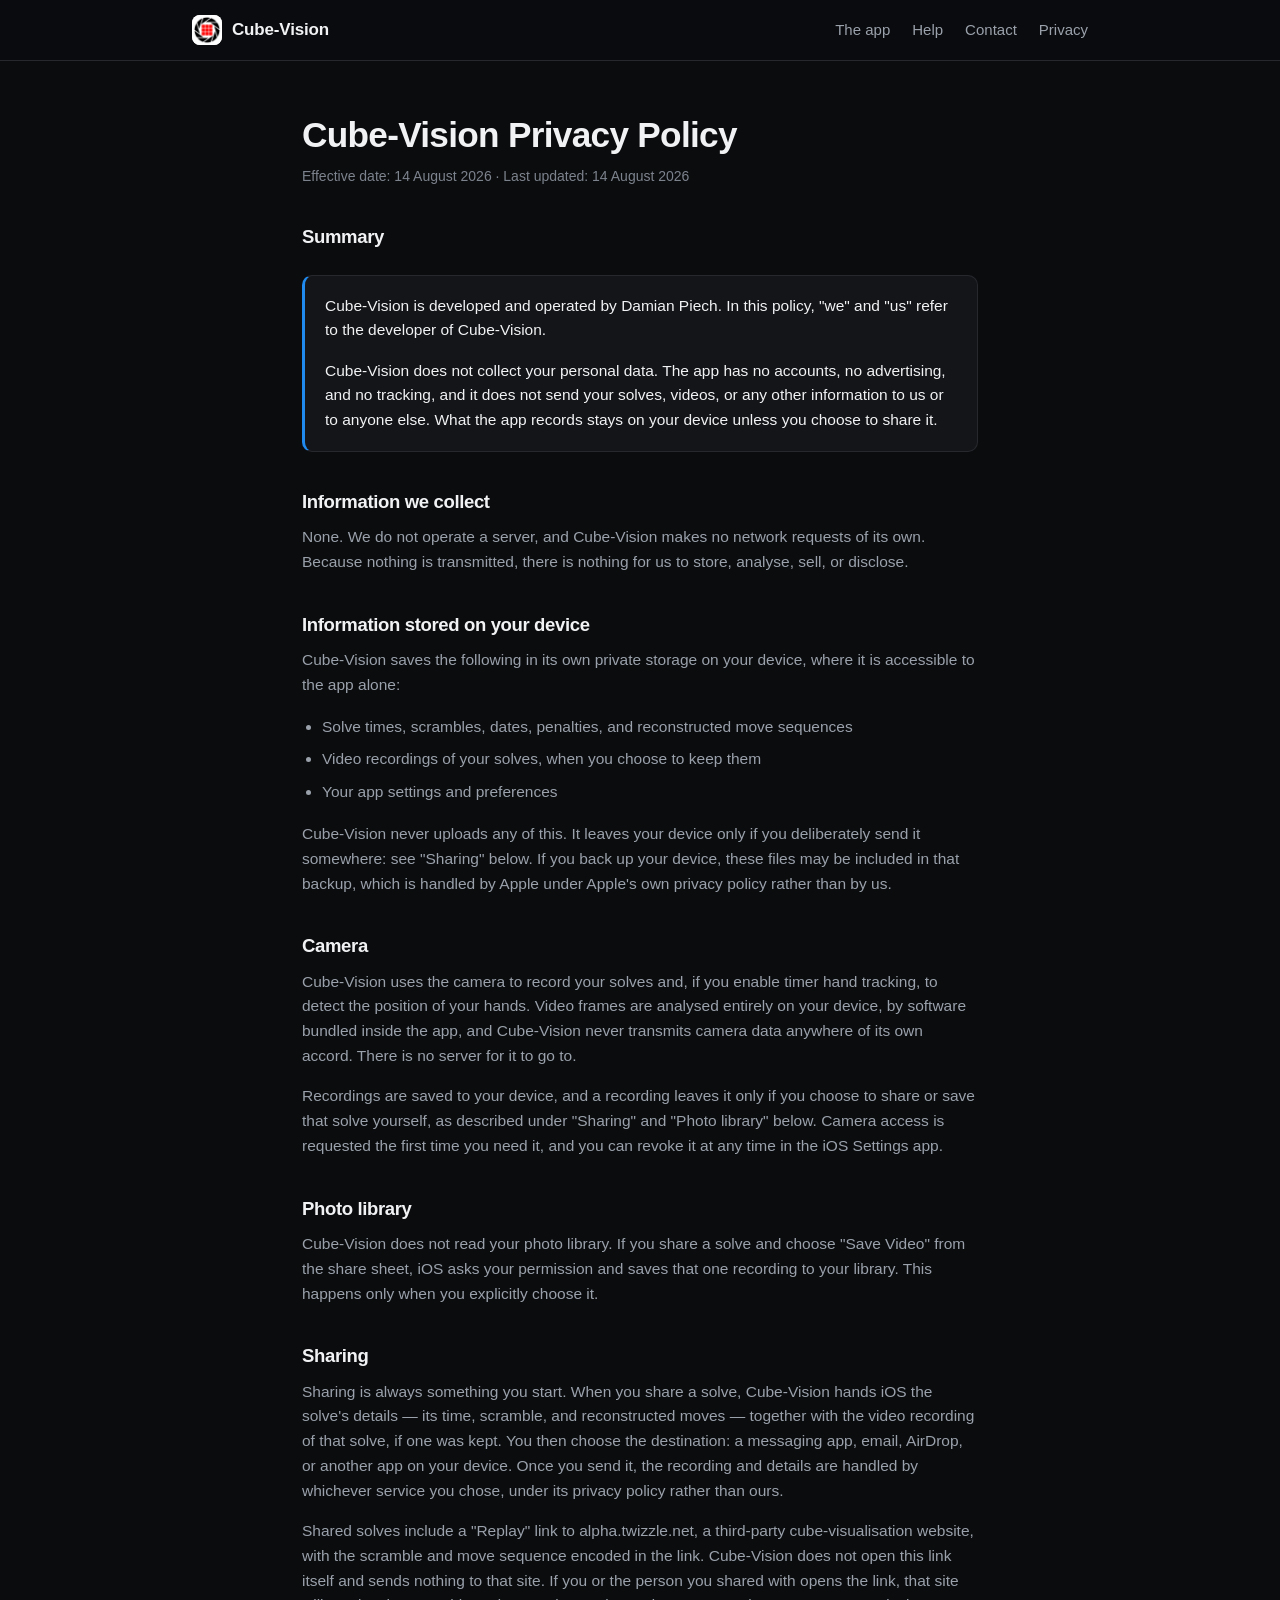
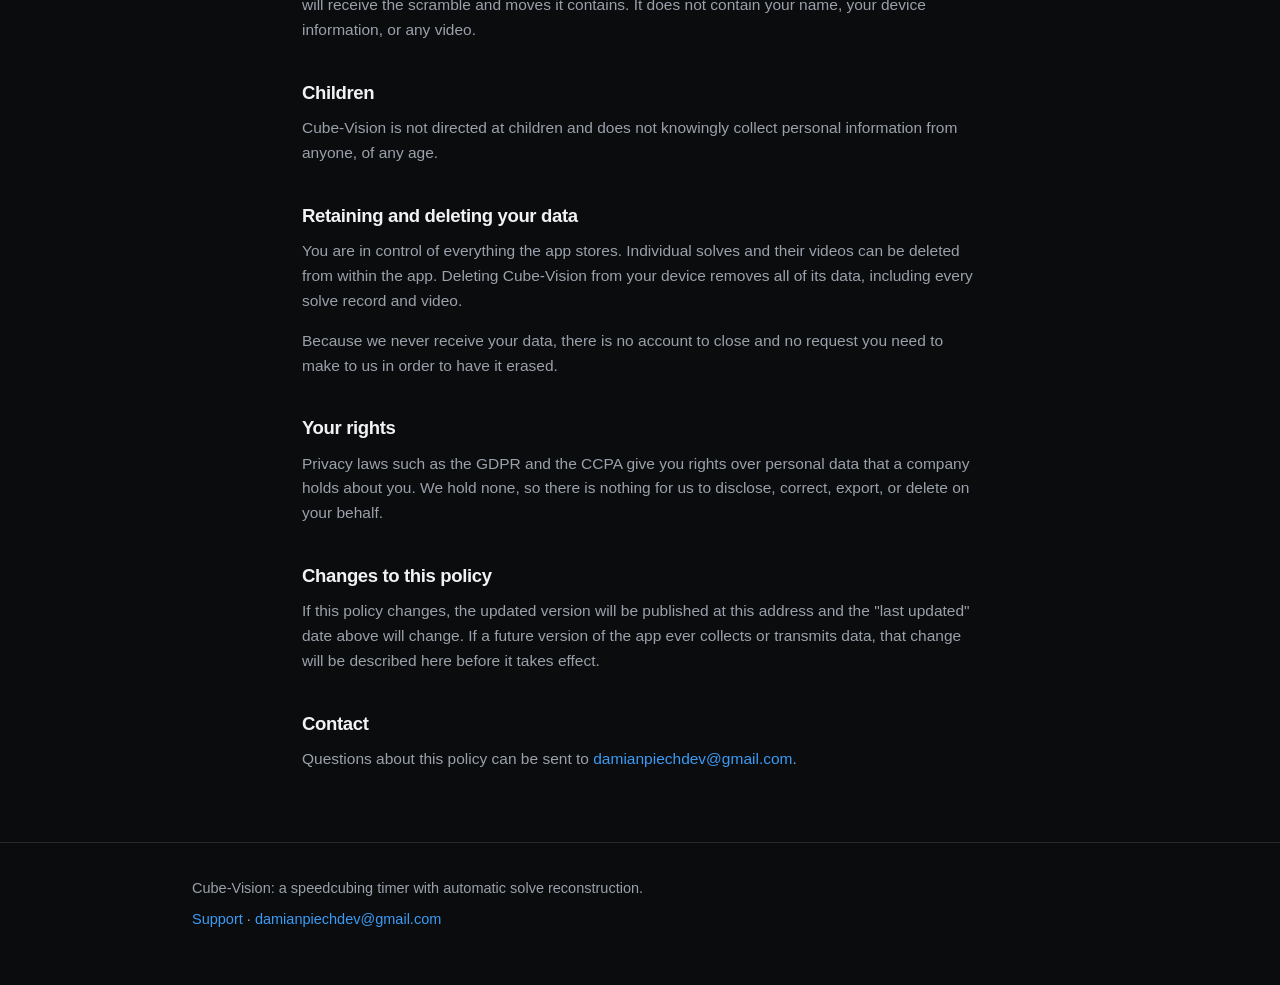
==== privacy.html @ ba499bf2 "CubedVision support site" ====
<!DOCTYPE html>
<html lang="en">
<head>
<meta charset="utf-8">
<meta name="viewport" content="width=device-width, initial-scale=1">
<title>Cube-Vision Privacy Policy</title>
<meta name="description" content="Privacy policy for the Cube-Vision app. Cube-Vision collects no personal data; solves, videos and statistics never leave your device.">
<meta name="theme-color" content="#0b0c0e">
<link rel="icon" href="icon.png">
<link rel="apple-touch-icon" href="icon.png">
<link rel="stylesheet" href="style.css">
</head>
<body>

<a class="skip" href="#main">Skip to content</a>

<header class="topbar">
  <div class="wrap bar">
    <a class="brand" href="./">
      <span class="mark"><img src="icon.png" alt=""></span>
      <span class="brand-name">Cube-Vision</span>
    </a>
    <nav aria-label="Primary">
      <a href="./#features">The app</a>
      <a href="./#faq">Help</a>
      <a href="./#contact">Contact</a>
      <a href="privacy.html">Privacy</a>
    </nav>
  </div>
</header>

<main id="main" class="wrap prose">

  <h1>Cube-Vision Privacy Policy</h1>
  <p class="updated">Effective date: 14 August 2026 · Last updated: 14 August 2026</p>

  <h2>Summary</h2>
  <div class="callout">
    <p>Cube-Vision is developed and operated by Damian Piech. In this policy, "we" and "us" refer to the
      developer of Cube-Vision.</p>
    <p>Cube-Vision does not collect your personal data. The app has no accounts, no advertising, and no
      tracking, and it does not send your solves, videos, or any other information to us or to anyone else.
      What the app records stays on your device unless you choose to share it.</p>
  </div>

  <h2>Information we collect</h2>
  <p>None. We do not operate a server, and Cube-Vision makes no network requests of its own. Because nothing
    is transmitted, there is nothing for us to store, analyse, sell, or disclose.</p>

  <h2>Information stored on your device</h2>
  <p>Cube-Vision saves the following in its own private storage on your device, where it is accessible to the
    app alone:</p>
  <ul>
    <li>Solve times, scrambles, dates, penalties, and reconstructed move sequences</li>
    <li>Video recordings of your solves, when you choose to keep them</li>
    <li>Your app settings and preferences</li>
  </ul>
  <p>Cube-Vision never uploads any of this. It leaves your device only if you deliberately send it somewhere:
    see "Sharing" below. If you back up your device, these files may be included in that backup, which is
    handled by Apple under Apple's own privacy policy rather than by us.</p>

  <h2>Camera</h2>
  <p>Cube-Vision uses the camera to record your solves and, if you enable timer hand tracking, to detect the
    position of your hands. Video frames are analysed entirely on your device, by software bundled inside the
    app, and Cube-Vision never transmits camera data anywhere of its own accord. There is no server for it to
    go to.</p>
  <p>Recordings are saved to your device, and a recording leaves it only if you choose to share or save that
    solve yourself, as described under "Sharing" and "Photo library" below. Camera access is requested the
    first time you need it, and you can revoke it at any time in the iOS Settings app.</p>

  <h2>Photo library</h2>
  <p>Cube-Vision does not read your photo library. If you share a solve and choose "Save Video" from the share
    sheet, iOS asks your permission and saves that one recording to your library. This happens only when you
    explicitly choose it.</p>

  <h2>Sharing</h2>
  <p>Sharing is always something you start. When you share a solve, Cube-Vision hands iOS the solve's details —
    its time, scramble, and reconstructed moves — together with the video recording of that solve, if one was
    kept. You then choose the destination: a messaging app, email, AirDrop, or another app on your device. Once
    you send it, the recording and details are handled by whichever service you chose, under its privacy policy
    rather than ours.</p>
  <p>Shared solves include a "Replay" link to alpha.twizzle.net, a third-party cube-visualisation website, with
    the scramble and move sequence encoded in the link. Cube-Vision does not open this link itself and sends
    nothing to that site. If you or the person you shared with opens the link, that site will receive the
    scramble and moves it contains. It does not contain your name, your device information, or any video.</p>

  <h2>Children</h2>
  <p>Cube-Vision is not directed at children and does not knowingly collect personal information from anyone,
    of any age.</p>

  <h2>Retaining and deleting your data</h2>
  <p>You are in control of everything the app stores. Individual solves and their videos can be deleted from
    within the app. Deleting Cube-Vision from your device removes all of its data, including every solve record
    and video.</p>
  <p>Because we never receive your data, there is no account to close and no request you need to make to us in
    order to have it erased.</p>

  <h2>Your rights</h2>
  <p>Privacy laws such as the GDPR and the CCPA give you rights over personal data that a company holds about
    you. We hold none, so there is nothing for us to disclose, correct, export, or delete on your behalf.</p>

  <h2>Changes to this policy</h2>
  <p>If this policy changes, the updated version will be published at this address and the "last updated" date
    above will change. If a future version of the app ever collects or transmits data, that change will be
    described here before it takes effect.</p>

  <h2>Contact</h2>
  <p>Questions about this policy can be sent to
    <a href="mailto:damianpiechdev@gmail.com?subject=Cube-Vision%20privacy">damianpiechdev@gmail.com</a>.</p>

</main>

<footer class="footer">
  <div class="wrap foot-inner">
    <p>Cube-Vision: a speedcubing timer with automatic solve reconstruction.</p>
    <p class="micro">
      <a href="./">Support</a> ·
      <a href="mailto:damianpiechdev@gmail.com">damianpiechdev@gmail.com</a>
    </p>
  </div>
</footer>

</body>
</html>
---- style.css ----
:root {
  --bg: #0b0c0e;
  --surface: #141518;
  --surface-2: #1a1c20;
  --border: #26282e;
  --text: #f1f2f4;
  --muted: #9aa1ab;
  --accent: #3b9bf5;
  --accent-strong: #208aef;
  --radius: 14px;
  --wrap: 940px;
}

* { box-sizing: border-box; }

html { scroll-behavior: smooth; }

body {
  margin: 0;
  background: var(--bg);
  color: var(--text);
  font-family: -apple-system, BlinkMacSystemFont, "Segoe UI", Inter, Roboto, Helvetica, Arial, sans-serif;
  font-size: 17px;
  line-height: 1.6;
  -webkit-font-smoothing: antialiased;
}

.wrap {
  width: 100%;
  max-width: var(--wrap);
  margin: 0 auto;
  padding: 0 22px;
}

a { color: var(--accent); text-decoration: none; }
a:hover { text-decoration: underline; }

h1, h2, h3 { line-height: 1.25; letter-spacing: -0.02em; }

p { margin: 0 0 1em; }
p:last-child { margin-bottom: 0; }

.skip {
  position: absolute;
  left: -9999px;
}
.skip:focus {
  left: 12px; top: 12px;
  z-index: 10;
  background: var(--accent-strong);
  color: #fff;
  padding: 10px 14px;
  border-radius: 8px;
}

/* ---------- header ---------- */

.topbar {
  position: sticky;
  top: 0;
  z-index: 5;
  background: rgba(11, 12, 14, 0.86);
  backdrop-filter: saturate(160%) blur(12px);
  border-bottom: 1px solid var(--border);
}

.bar {
  display: flex;
  align-items: center;
  justify-content: space-between;
  gap: 18px;
  min-height: 60px;
  flex-wrap: wrap;
}

.brand {
  display: inline-flex;
  align-items: center;
  gap: 10px;
  color: var(--text);
  font-weight: 650;
  letter-spacing: -0.01em;
}
.brand:hover { text-decoration: none; }

.mark {
  display: grid;
  place-items: center;
  width: 30px;
  height: 30px;
  border-radius: 8px;
  background: #fff;
  overflow: hidden;
  flex: none;
}
.mark img { width: 100%; height: 100%; object-fit: contain; display: block; }

.mark-lg {
  width: 86px;
  height: 86px;
  border-radius: 20px;
  box-shadow: 0 14px 40px rgba(0, 0, 0, 0.55);
  margin-bottom: 26px;
}

.topbar nav {
  display: flex;
  gap: 22px;
  font-size: 15px;
  flex-wrap: wrap;
}
.topbar nav a { color: var(--muted); }
.topbar nav a:hover { color: var(--text); text-decoration: none; }

/* ---------- hero ---------- */

.hero {
  border-bottom: 1px solid var(--border);
  background:
    radial-gradient(760px 340px at 50% -70px, rgba(32, 138, 239, 0.16), transparent 70%),
    var(--bg);
}

.hero-inner {
  padding: 66px 22px 60px;
  text-align: center;
}

.hero h1 {
  margin: 0 0 18px;
  font-size: clamp(2rem, 5.4vw, 2.9rem);
  font-weight: 700;
}

.lead {
  max-width: 660px;
  margin: 0 auto 30px;
  color: var(--muted);
  font-size: 1.06rem;
}

.cta {
  display: flex;
  gap: 12px;
  justify-content: center;
  flex-wrap: wrap;
}

.btn {
  display: inline-block;
  padding: 12px 22px;
  border-radius: 10px;
  border: 1px solid var(--border);
  background: var(--surface-2);
  color: var(--text);
  font-size: 15px;
  font-weight: 600;
}
.btn:hover { border-color: #3a3d45; text-decoration: none; }

.btn-primary {
  background: var(--accent-strong);
  border-color: var(--accent-strong);
  color: #fff;
}
.btn-primary:hover { background: #1a7ad6; border-color: #1a7ad6; }

.micro {
  color: #7d838d;
  font-size: 13.5px;
  margin-top: 18px;
}

/* ---------- sections ---------- */

.block { padding: 62px 22px; }

.block > h2 {
  margin: 0 0 14px;
  font-size: clamp(1.45rem, 3.4vw, 1.8rem);
}

.section-lede {
  color: var(--muted);
  max-width: 620px;
  margin-bottom: 34px;
}

.band {
  background: #0e0f12;
  border-top: 1px solid var(--border);
  border-bottom: 1px solid var(--border);
}

/* ---------- feature grid ---------- */

.grid {
  display: grid;
  grid-template-columns: repeat(auto-fit, minmax(250px, 1fr));
  gap: 16px;
}

.card {
  background: var(--surface);
  border: 1px solid var(--border);
  border-radius: var(--radius);
  padding: 22px;
}

.card h3 {
  margin: 0 0 8px;
  font-size: 1.02rem;
}

.card p {
  margin: 0;
  color: var(--muted);
  font-size: 15px;
}

/* ---------- steps ---------- */

.steps {
  list-style: none;
  margin: 30px 0 0;
  padding: 0;
  display: grid;
  gap: 22px;
}

.steps li {
  display: flex;
  gap: 18px;
  align-items: flex-start;
}

.step-n {
  flex: none;
  display: grid;
  place-items: center;
  width: 34px;
  height: 34px;
  border-radius: 50%;
  background: rgba(32, 138, 239, 0.14);
  border: 1px solid rgba(32, 138, 239, 0.4);
  color: var(--accent);
  font-size: 15px;
  font-weight: 700;
}

.steps h3 { margin: 4px 0 6px; font-size: 1.02rem; }
.steps p { margin: 0; color: var(--muted); font-size: 15px; }

/* ---------- faq ---------- */

.faq-group {
  margin: 38px 0 14px;
  font-size: 12px;
  font-weight: 700;
  letter-spacing: 0.09em;
  text-transform: uppercase;
  color: #7d838d;
}
.faq-group:first-of-type { margin-top: 30px; }

details {
  background: var(--surface);
  border: 1px solid var(--border);
  border-radius: var(--radius);
  margin-bottom: 10px;
  overflow: hidden;
}

summary {
  padding: 17px 48px 17px 20px;
  cursor: pointer;
  font-weight: 600;
  font-size: 15.5px;
  list-style: none;
  position: relative;
}
summary::-webkit-details-marker { display: none; }

summary::after {
  content: "";
  position: absolute;
  right: 22px;
  top: 25px;
  width: 8px;
  height: 8px;
  border-right: 2px solid var(--muted);
  border-bottom: 2px solid var(--muted);
  transform: rotate(45deg);
  transition: transform 0.15s ease;
}
details[open] summary::after { transform: rotate(-135deg); }

summary:hover { background: var(--surface-2); }

details > :not(summary) {
  padding: 0 22px;
  color: var(--muted);
  font-size: 15px;
}
details > :not(summary):last-child { padding-bottom: 20px; }

details ul { margin: 0 0 1em; padding-left: 20px; }
details li { margin-bottom: 6px; }

details strong { color: var(--text); font-weight: 600; }

/* ---------- contact ---------- */

.contact-card {
  background: var(--surface);
  border: 1px solid var(--border);
  border-radius: var(--radius);
  padding: 30px;
  margin-top: 26px;
}

.contact-lead { color: var(--muted); max-width: 620px; }

.email-row {
  display: flex;
  align-items: center;
  gap: 10px;
  flex-wrap: wrap;
  margin: 22px 0 0;
}
.email-row .btn { font-size: 16px; }

button.btn {
  font-family: inherit;
  line-height: 1.5;
  cursor: pointer;
}

.contact-card h3 { margin: 34px 0 10px; font-size: 1.02rem; }
.contact-card ul { margin: 0 0 1em; padding-left: 20px; color: var(--muted); font-size: 15px; }
.contact-card li { margin-bottom: 6px; }
.contact-card > p:not(.contact-lede):not(.micro) { color: var(--muted); font-size: 15px; }

/* ---------- prose (privacy page) ---------- */

.prose { padding: 52px 22px 70px; max-width: 720px; }
.prose h1 { margin: 0 0 8px; font-size: clamp(1.7rem, 4.4vw, 2.2rem); }
.prose .updated { color: #7d838d; font-size: 14px; margin-bottom: 34px; }
.prose h2 { margin: 38px 0 12px; font-size: 1.16rem; }
.prose p, .prose li { color: var(--muted); font-size: 15.5px; }
.prose ul { padding-left: 20px; }
.prose li { margin-bottom: 8px; }
.prose strong { color: var(--text); font-weight: 600; }
.prose .callout {
  background: var(--surface);
  border: 1px solid var(--border);
  border-left: 3px solid var(--accent-strong);
  border-radius: 10px;
  padding: 18px 20px;
  margin: 26px 0;
}
.prose .callout p { color: var(--text); font-size: 15.5px; }

/* ---------- footer ---------- */

.footer {
  border-top: 1px solid var(--border);
  padding: 34px 0 46px;
}
.foot-inner p { margin: 0 0 8px; color: var(--muted); font-size: 14.5px; }
.foot-inner .micro { margin-top: 0; }

@media (max-width: 560px) {
  body { font-size: 16px; }
  .hero-inner { padding: 48px 22px 44px; }
  .block { padding: 48px 22px; }
  .contact-card { padding: 22px; }
  .bar { min-height: 56px; padding-top: 8px; padding-bottom: 8px; }
}
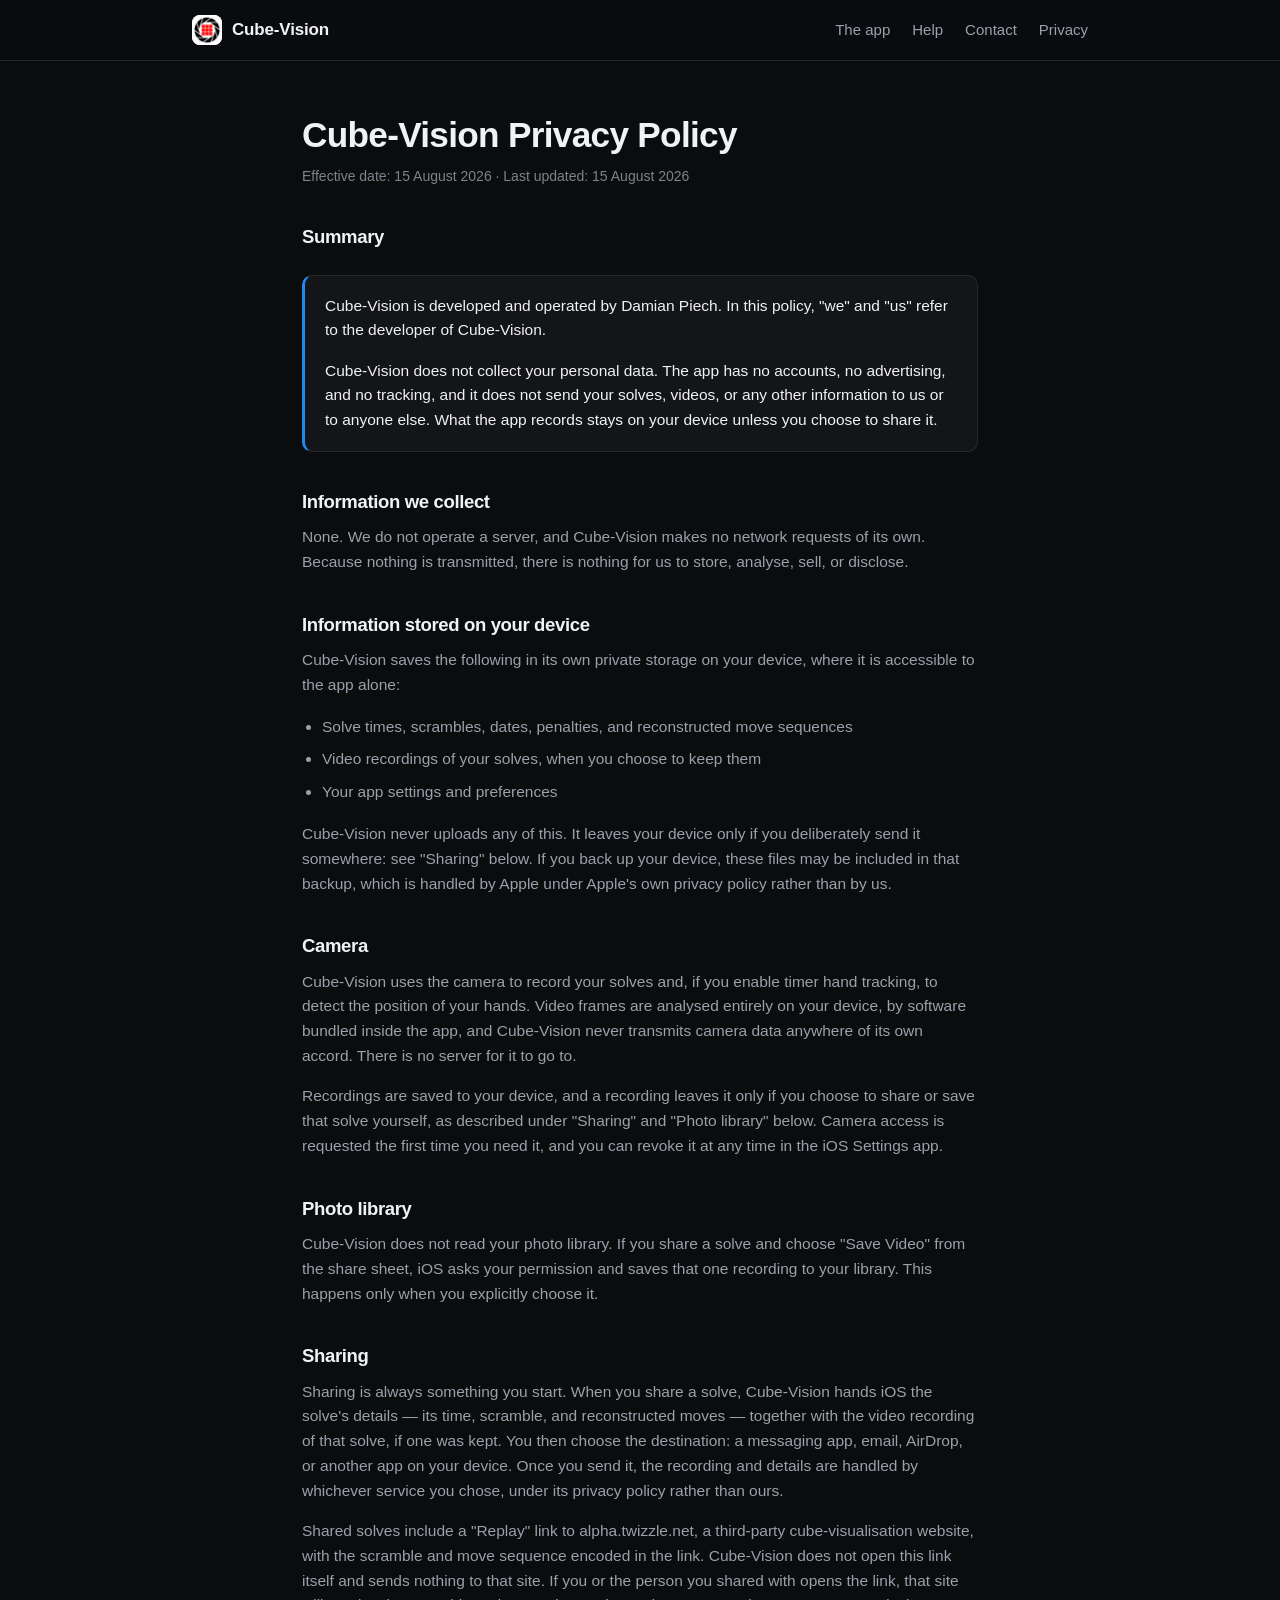
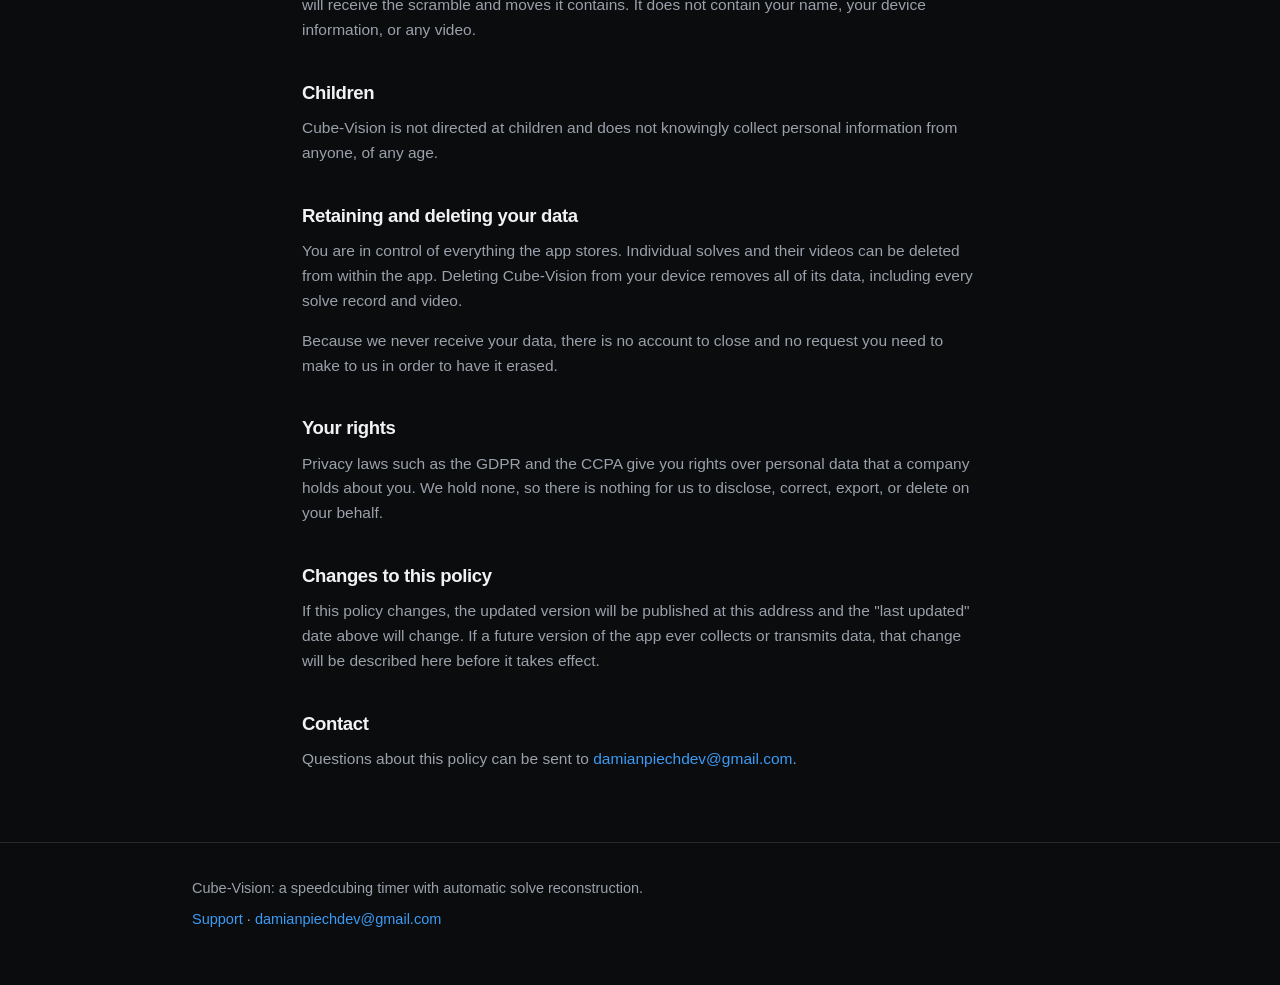
==== commit ecc16109: "Fix last updated date" ====
--- a/privacy.html
+++ b/privacy.html
@@ -32,7 +32,7 @@
 <main id="main" class="wrap prose">
 
   <h1>Cube-Vision Privacy Policy</h1>
-  <p class="updated">Effective date: 14 August 2026 · Last updated: 14 August 2026</p>
+  <p class="updated">Effective date: 15 August 2026 · Last updated: 15 August 2026</p>
 
   <h2>Summary</h2>
   <div class="callout">
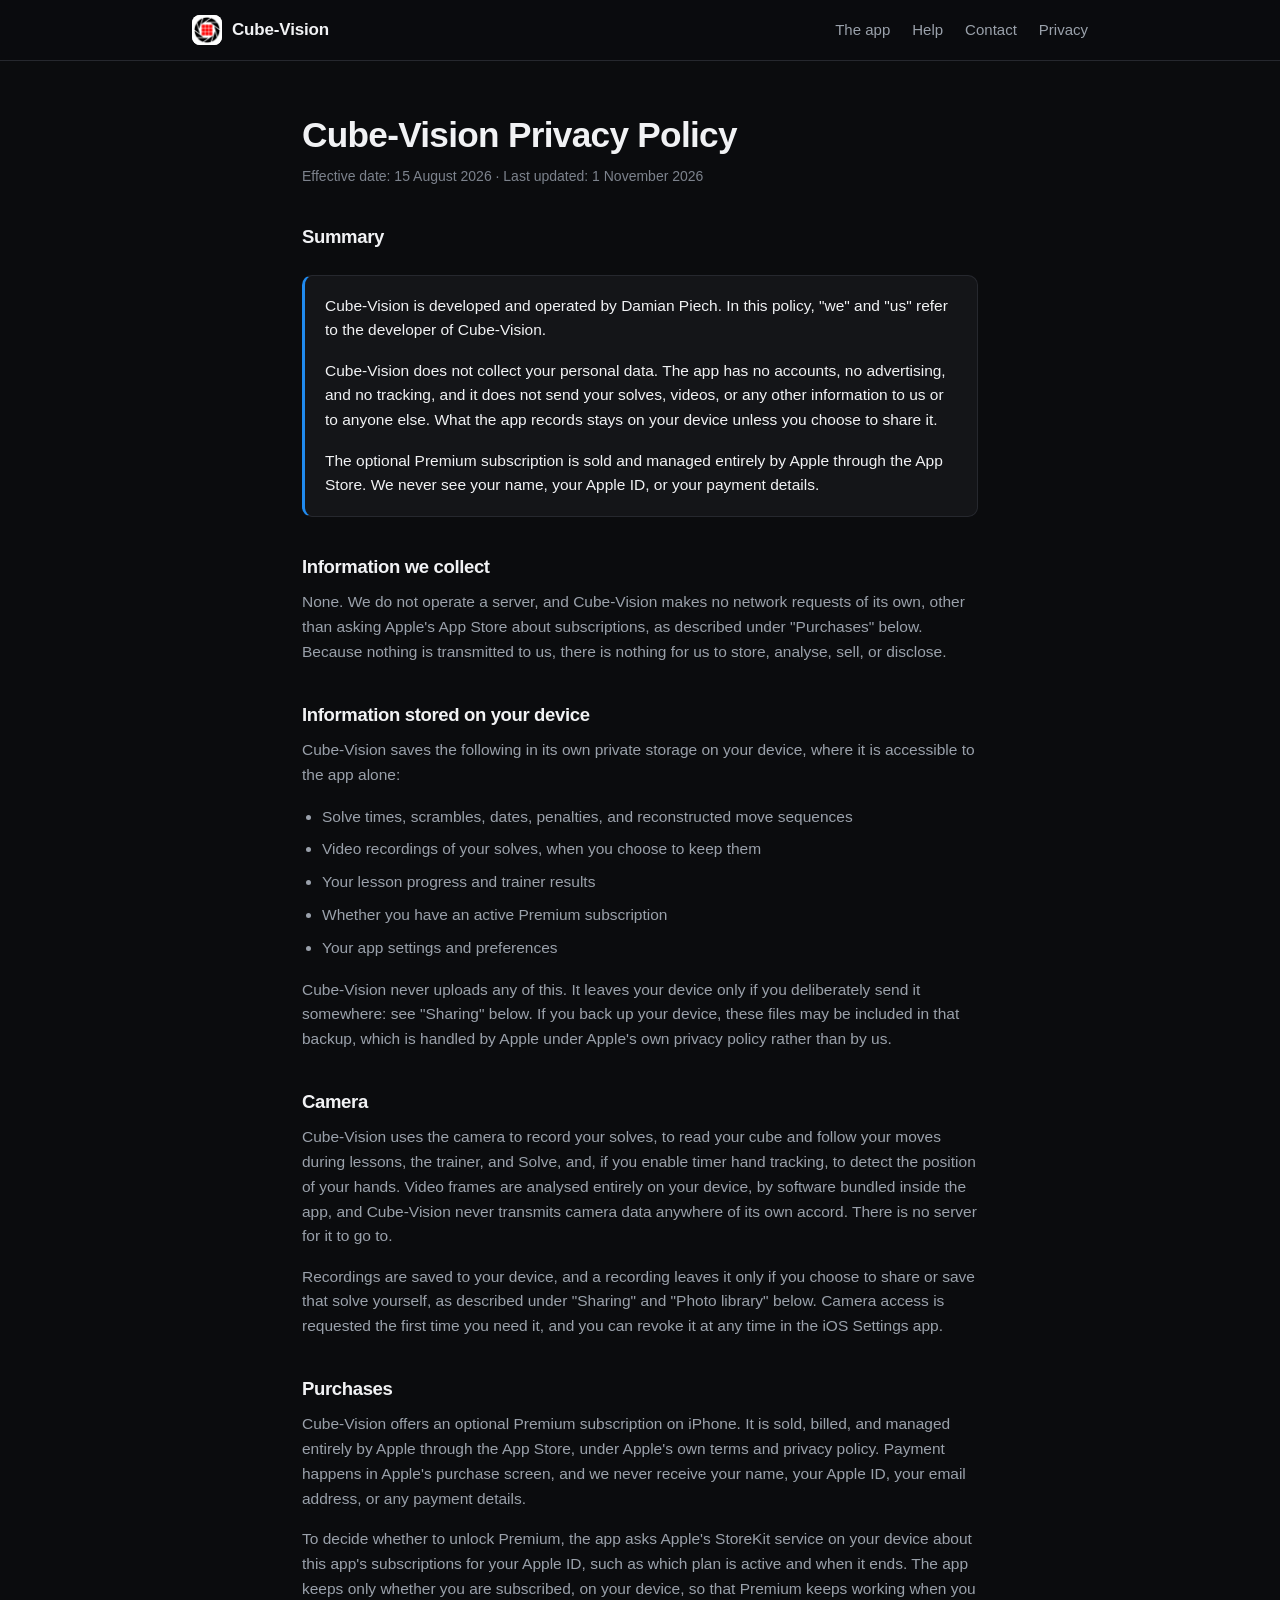
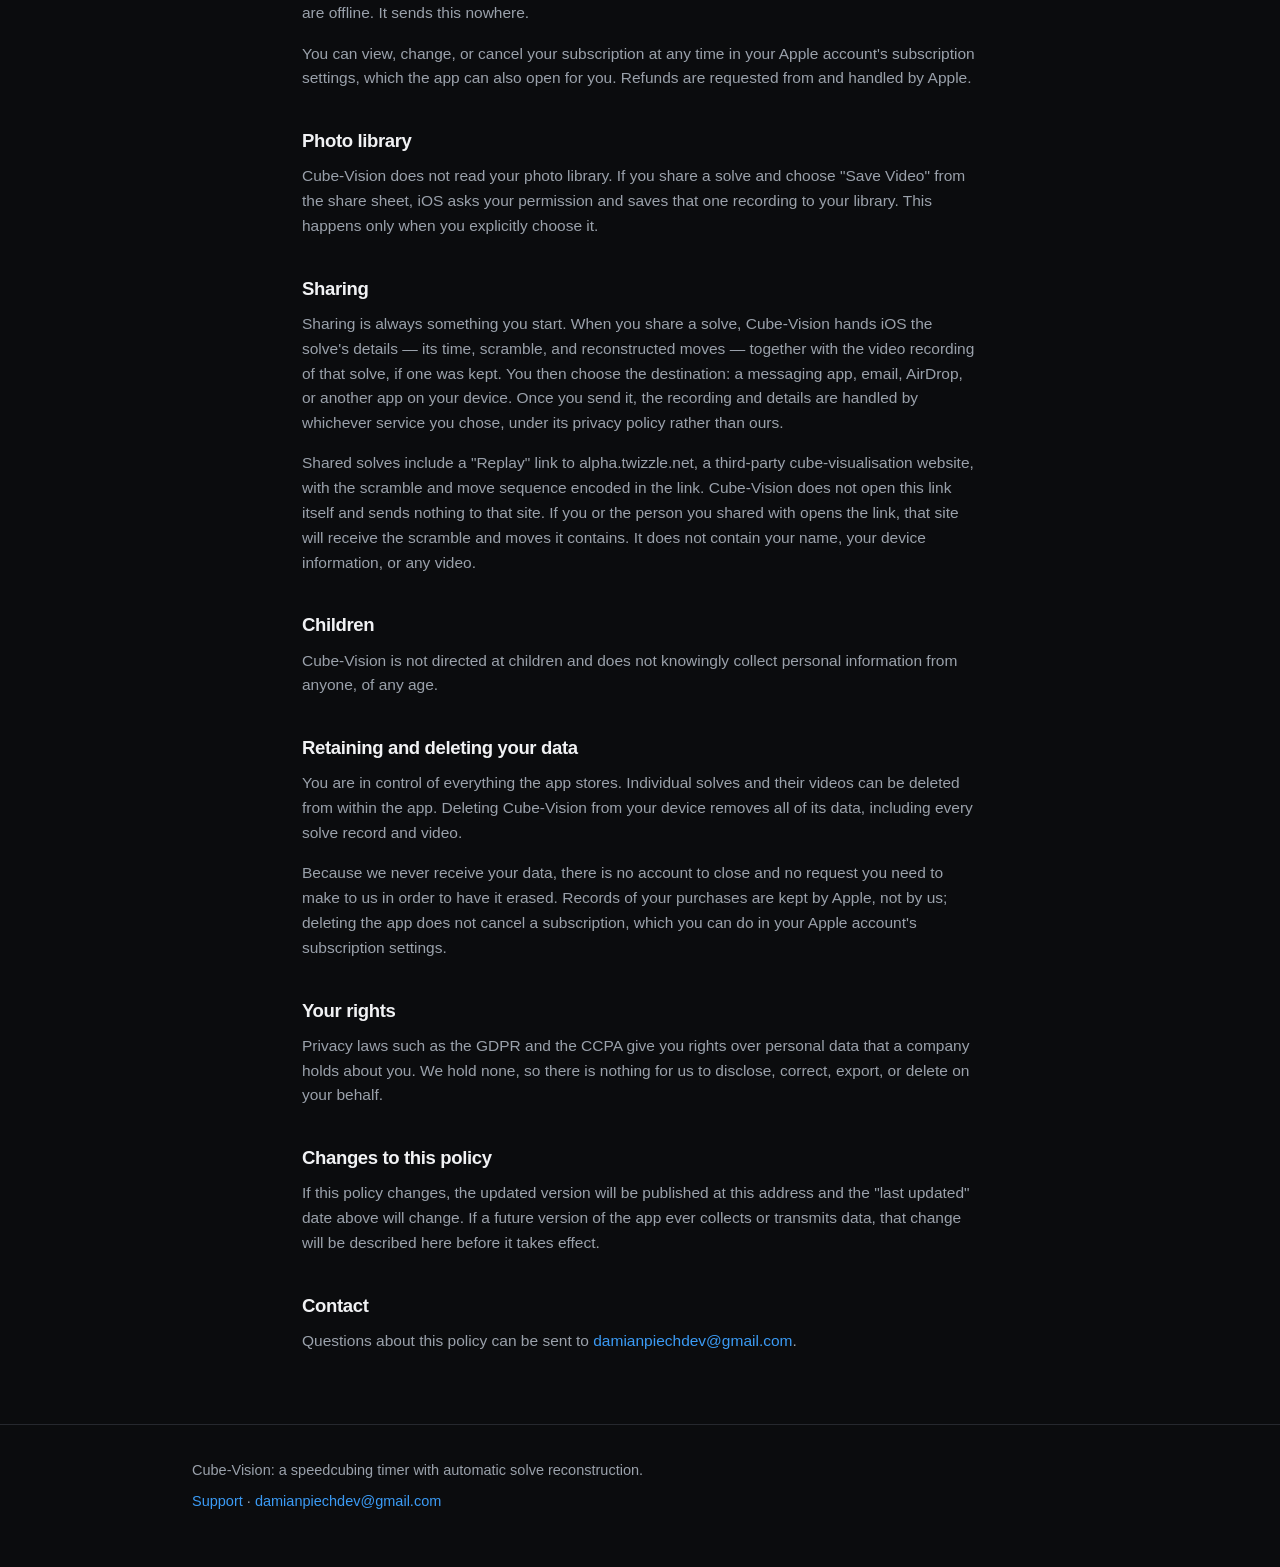
==== commit 8d4177ae: "Privacy policy: Premium subscriptions, and the camera in lessons Adds a Purchases section (sold and " ====
--- a/privacy.html
+++ b/privacy.html
@@ -32,7 +32,7 @@
 <main id="main" class="wrap prose">
 
   <h1>Cube-Vision Privacy Policy</h1>
-  <p class="updated">Effective date: 15 August 2026 · Last updated: 15 August 2026</p>
+  <p class="updated">Effective date: 15 August 2026 · Last updated: 1 November 2026</p>
 
   <h2>Summary</h2>
   <div class="callout">
@@ -41,11 +41,14 @@
     <p>Cube-Vision does not collect your personal data. The app has no accounts, no advertising, and no
       tracking, and it does not send your solves, videos, or any other information to us or to anyone else.
       What the app records stays on your device unless you choose to share it.</p>
+    <p>The optional Premium subscription is sold and managed entirely by Apple through the App Store. We never
+      see your name, your Apple ID, or your payment details.</p>
   </div>
 
   <h2>Information we collect</h2>
-  <p>None. We do not operate a server, and Cube-Vision makes no network requests of its own. Because nothing
-    is transmitted, there is nothing for us to store, analyse, sell, or disclose.</p>
+  <p>None. We do not operate a server, and Cube-Vision makes no network requests of its own, other than asking
+    Apple's App Store about subscriptions, as described under "Purchases" below. Because nothing is transmitted
+    to us, there is nothing for us to store, analyse, sell, or disclose.</p>
 
   <h2>Information stored on your device</h2>
   <p>Cube-Vision saves the following in its own private storage on your device, where it is accessible to the
@@ -53,6 +56,8 @@
   <ul>
     <li>Solve times, scrambles, dates, penalties, and reconstructed move sequences</li>
     <li>Video recordings of your solves, when you choose to keep them</li>
+    <li>Your lesson progress and trainer results</li>
+    <li>Whether you have an active Premium subscription</li>
     <li>Your app settings and preferences</li>
   </ul>
   <p>Cube-Vision never uploads any of this. It leaves your device only if you deliberately send it somewhere:
@@ -60,13 +65,25 @@
     handled by Apple under Apple's own privacy policy rather than by us.</p>
 
   <h2>Camera</h2>
-  <p>Cube-Vision uses the camera to record your solves and, if you enable timer hand tracking, to detect the
-    position of your hands. Video frames are analysed entirely on your device, by software bundled inside the
+  <p>Cube-Vision uses the camera to record your solves, to read your cube and follow your moves during lessons,
+    the trainer, and Solve, and, if you enable timer hand tracking, to detect the position of your hands. Video
+    frames are analysed entirely on your device, by software bundled inside the
     app, and Cube-Vision never transmits camera data anywhere of its own accord. There is no server for it to
     go to.</p>
   <p>Recordings are saved to your device, and a recording leaves it only if you choose to share or save that
     solve yourself, as described under "Sharing" and "Photo library" below. Camera access is requested the
     first time you need it, and you can revoke it at any time in the iOS Settings app.</p>
+
+  <h2>Purchases</h2>
+  <p>Cube-Vision offers an optional Premium subscription on iPhone. It is sold, billed, and managed entirely by
+    Apple through the App Store, under Apple's own terms and privacy policy. Payment happens in Apple's purchase
+    screen, and we never receive your name, your Apple ID, your email address, or any payment details.</p>
+  <p>To decide whether to unlock Premium, the app asks Apple's StoreKit service on your device about this app's
+    subscriptions for your Apple ID, such as which plan is active and when it ends. The app keeps only whether
+    you are subscribed, on your device, so that Premium keeps working when you are offline. It sends this
+    nowhere.</p>
+  <p>You can view, change, or cancel your subscription at any time in your Apple account's subscription
+    settings, which the app can also open for you. Refunds are requested from and handled by Apple.</p>
 
   <h2>Photo library</h2>
   <p>Cube-Vision does not read your photo library. If you share a solve and choose "Save Video" from the share
@@ -93,7 +110,8 @@
     within the app. Deleting Cube-Vision from your device removes all of its data, including every solve record
     and video.</p>
   <p>Because we never receive your data, there is no account to close and no request you need to make to us in
-    order to have it erased.</p>
+    order to have it erased. Records of your purchases are kept by Apple, not by us; deleting the app does not
+    cancel a subscription, which you can do in your Apple account's subscription settings.</p>
 
   <h2>Your rights</h2>
   <p>Privacy laws such as the GDPR and the CCPA give you rights over personal data that a company holds about
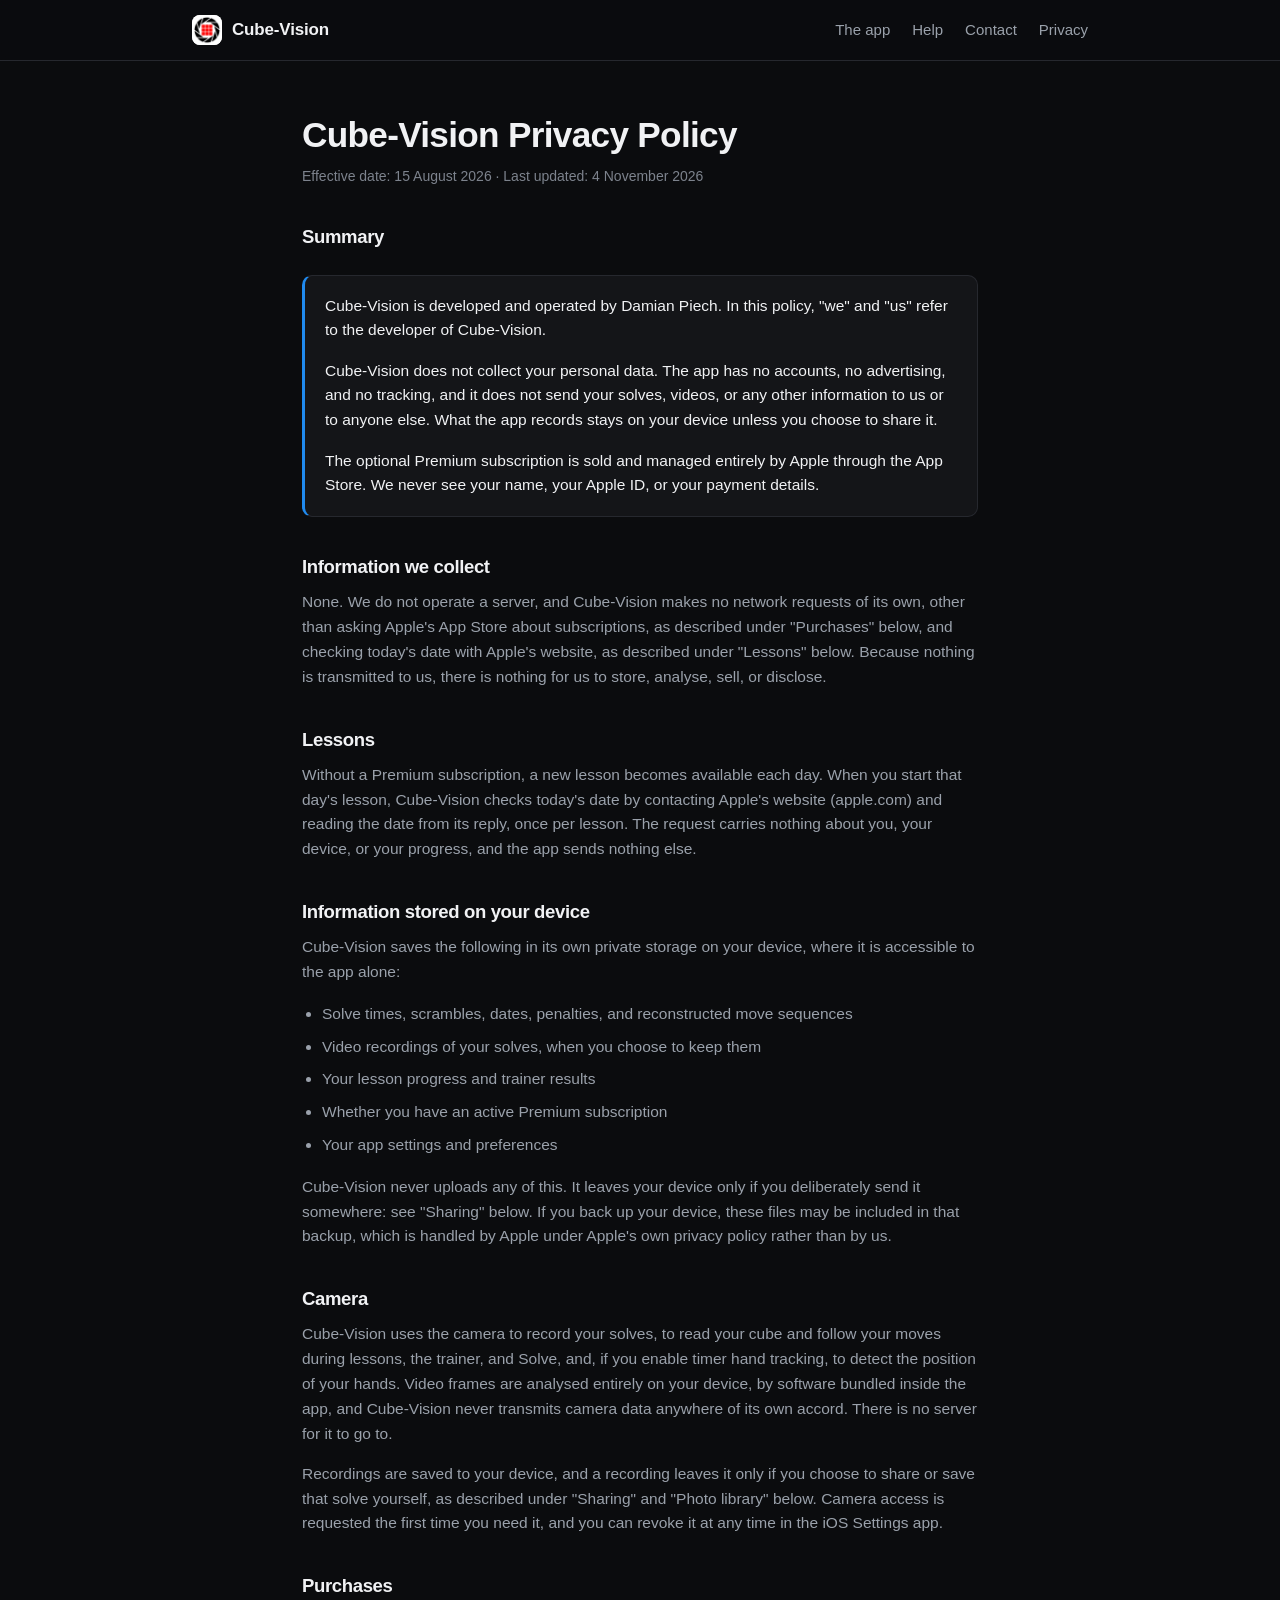
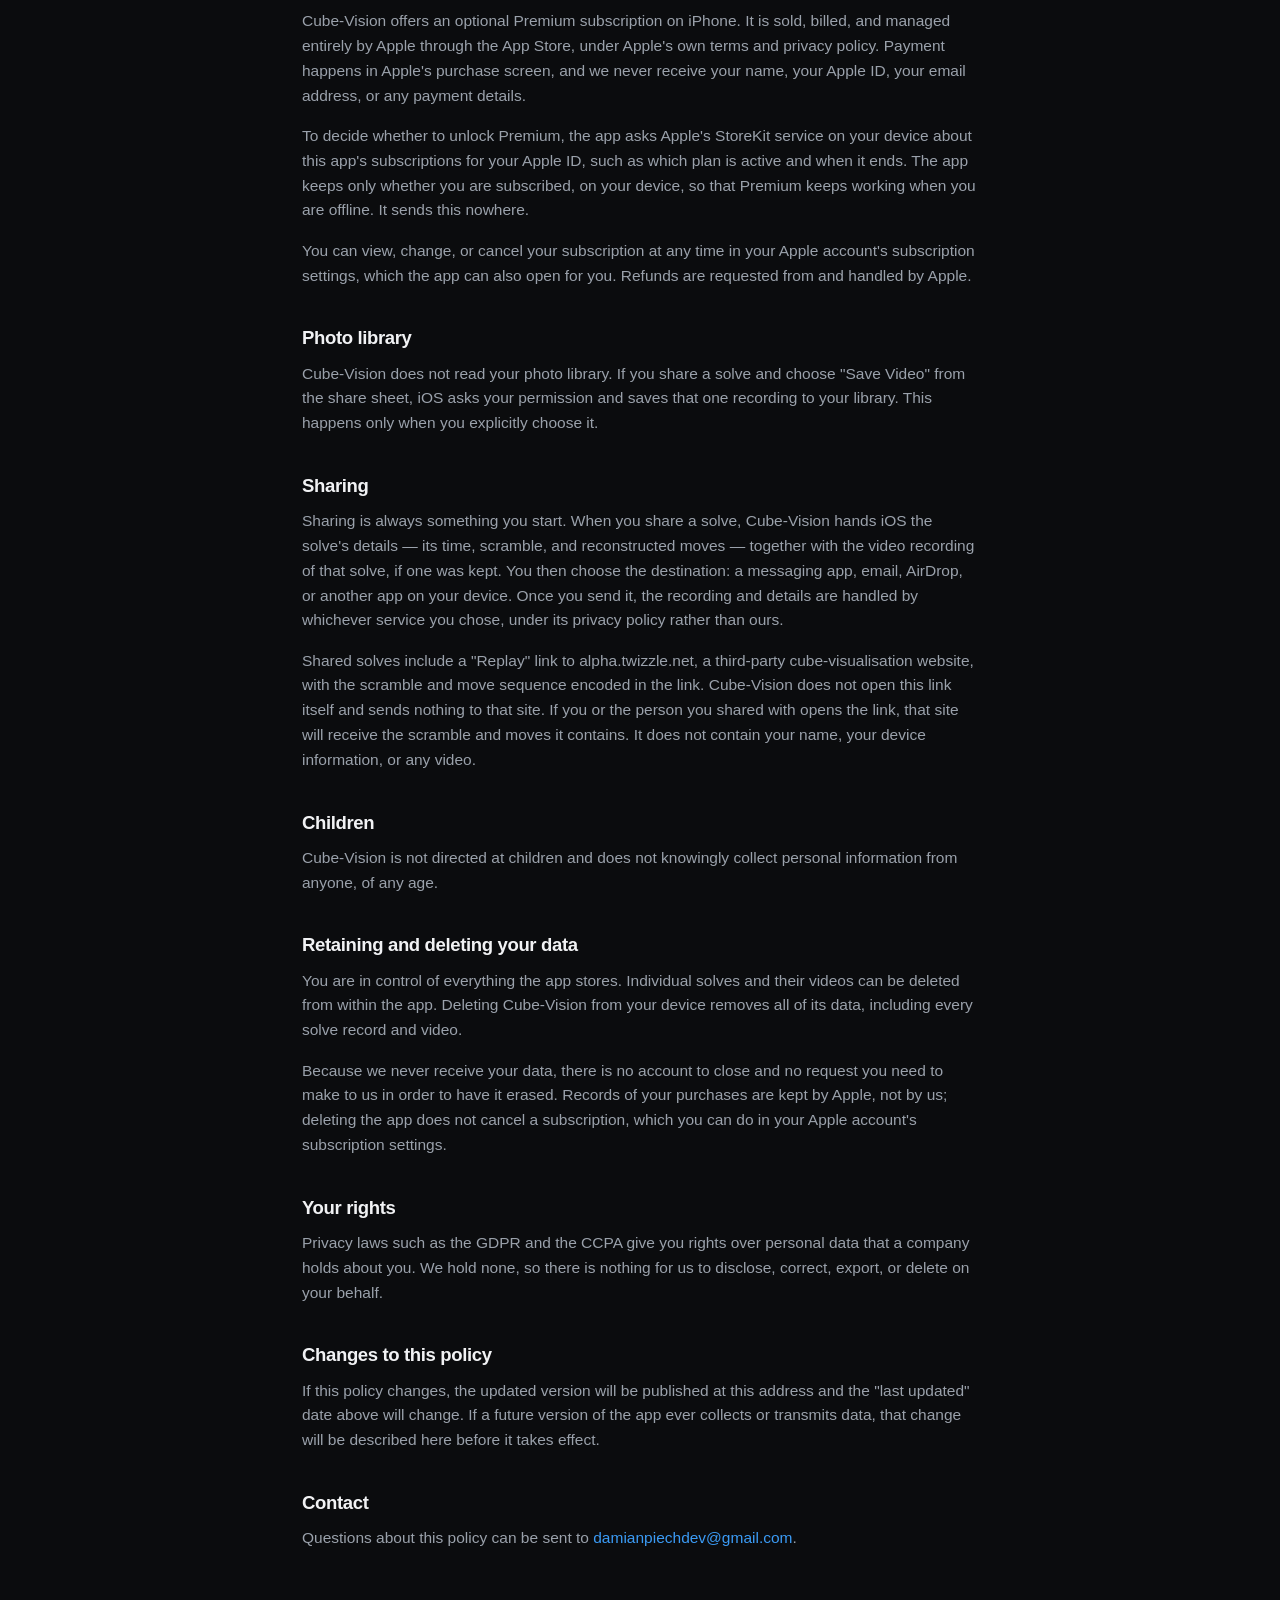
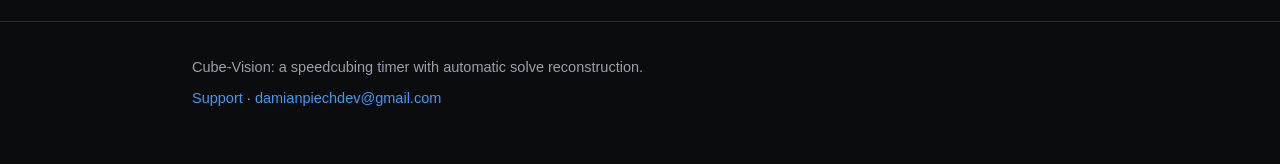
==== commit b3bf0d0e: "Privacy policy: the date check before a new free lesson Adds a Lessons section: without Premium, sta" ====
--- a/privacy.html
+++ b/privacy.html
@@ -32,7 +32,7 @@
 <main id="main" class="wrap prose">
 
   <h1>Cube-Vision Privacy Policy</h1>
-  <p class="updated">Effective date: 15 August 2026 · Last updated: 1 November 2026</p>
+  <p class="updated">Effective date: 15 August 2026 · Last updated: 4 November 2026</p>
 
   <h2>Summary</h2>
   <div class="callout">
@@ -47,8 +47,15 @@
 
   <h2>Information we collect</h2>
   <p>None. We do not operate a server, and Cube-Vision makes no network requests of its own, other than asking
-    Apple's App Store about subscriptions, as described under "Purchases" below. Because nothing is transmitted
-    to us, there is nothing for us to store, analyse, sell, or disclose.</p>
+    Apple's App Store about subscriptions, as described under "Purchases" below, and checking today's date with
+    Apple's website, as described under "Lessons" below. Because nothing is transmitted to us, there is nothing
+    for us to store, analyse, sell, or disclose.</p>
+
+  <h2>Lessons</h2>
+  <p>Without a Premium subscription, a new lesson becomes available each day. When you start that day's lesson,
+    Cube-Vision checks today's date by contacting Apple's website (apple.com) and reading the date from its
+    reply, once per lesson. The request carries nothing about you, your device, or your progress, and the app
+    sends nothing else.</p>
 
   <h2>Information stored on your device</h2>
   <p>Cube-Vision saves the following in its own private storage on your device, where it is accessible to the
